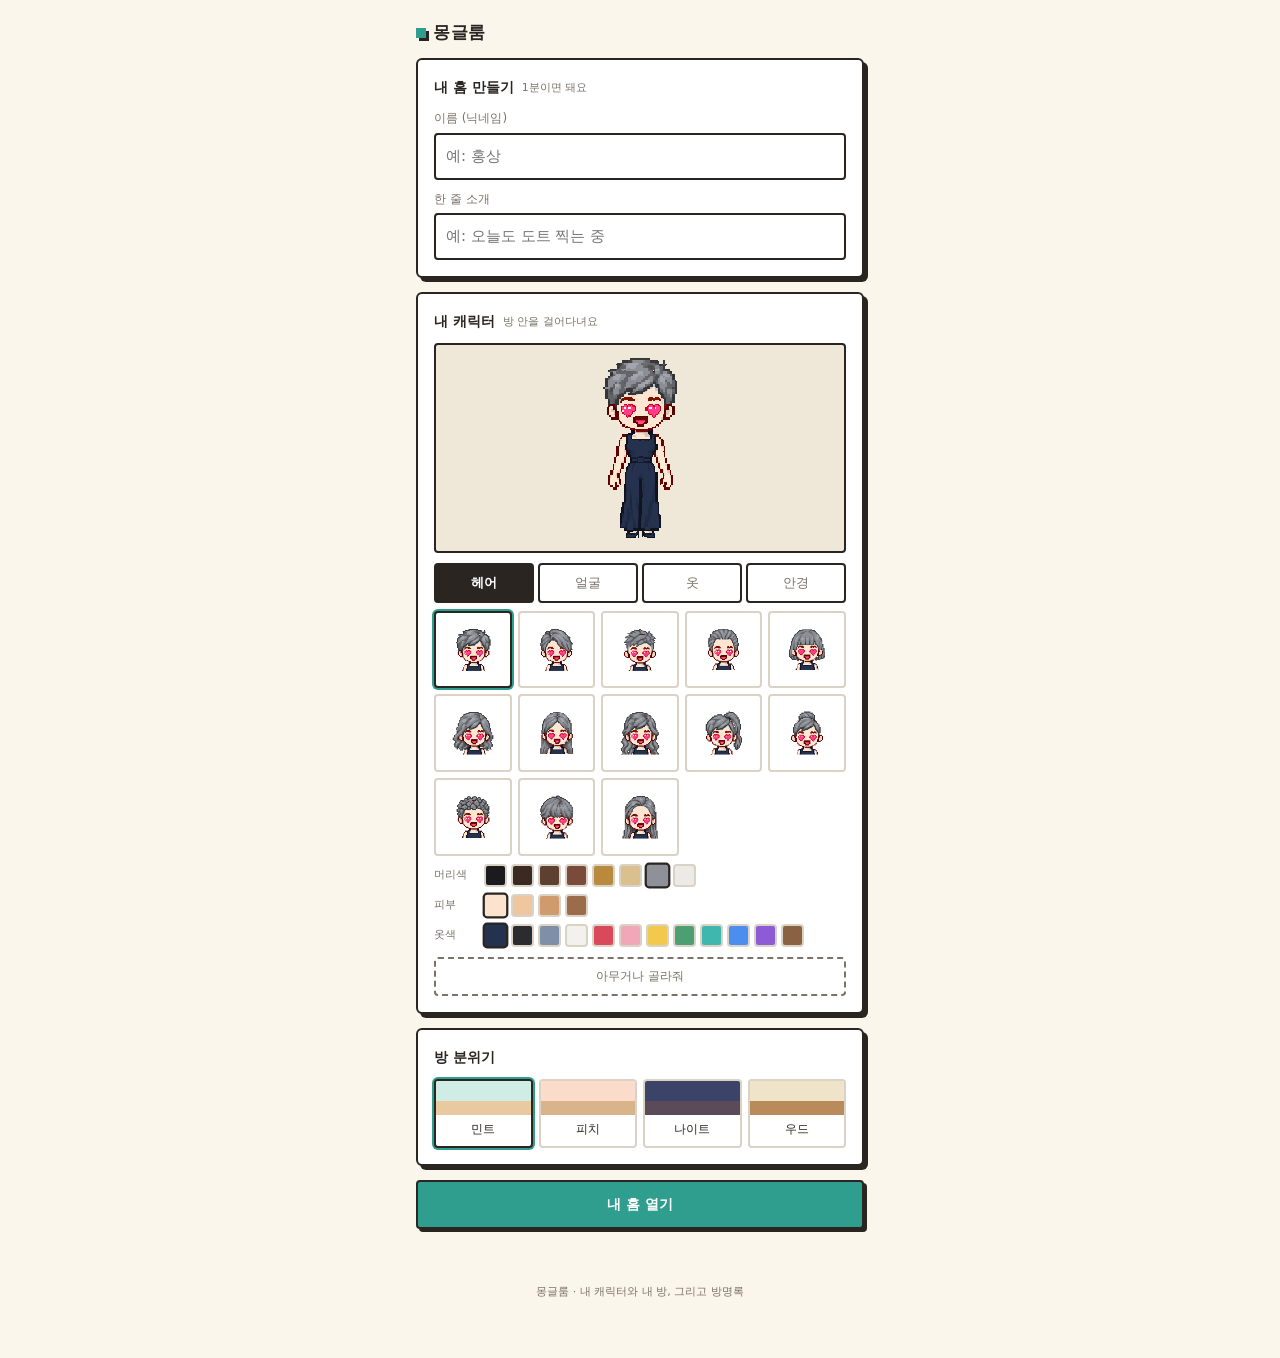
==== index.html @ f96fc151 "Add index.html with redirect to another page" ====
<!doctype html><meta charset="utf-8"><meta http-equiv="refresh" content="0; url=./%EB%8F%84%ED%8A%B8%ED%99%88/index.html"><title>몽글룸</title><script>location.replace('./%EB%8F%84%ED%8A%B8%ED%99%88/index.html')</script>
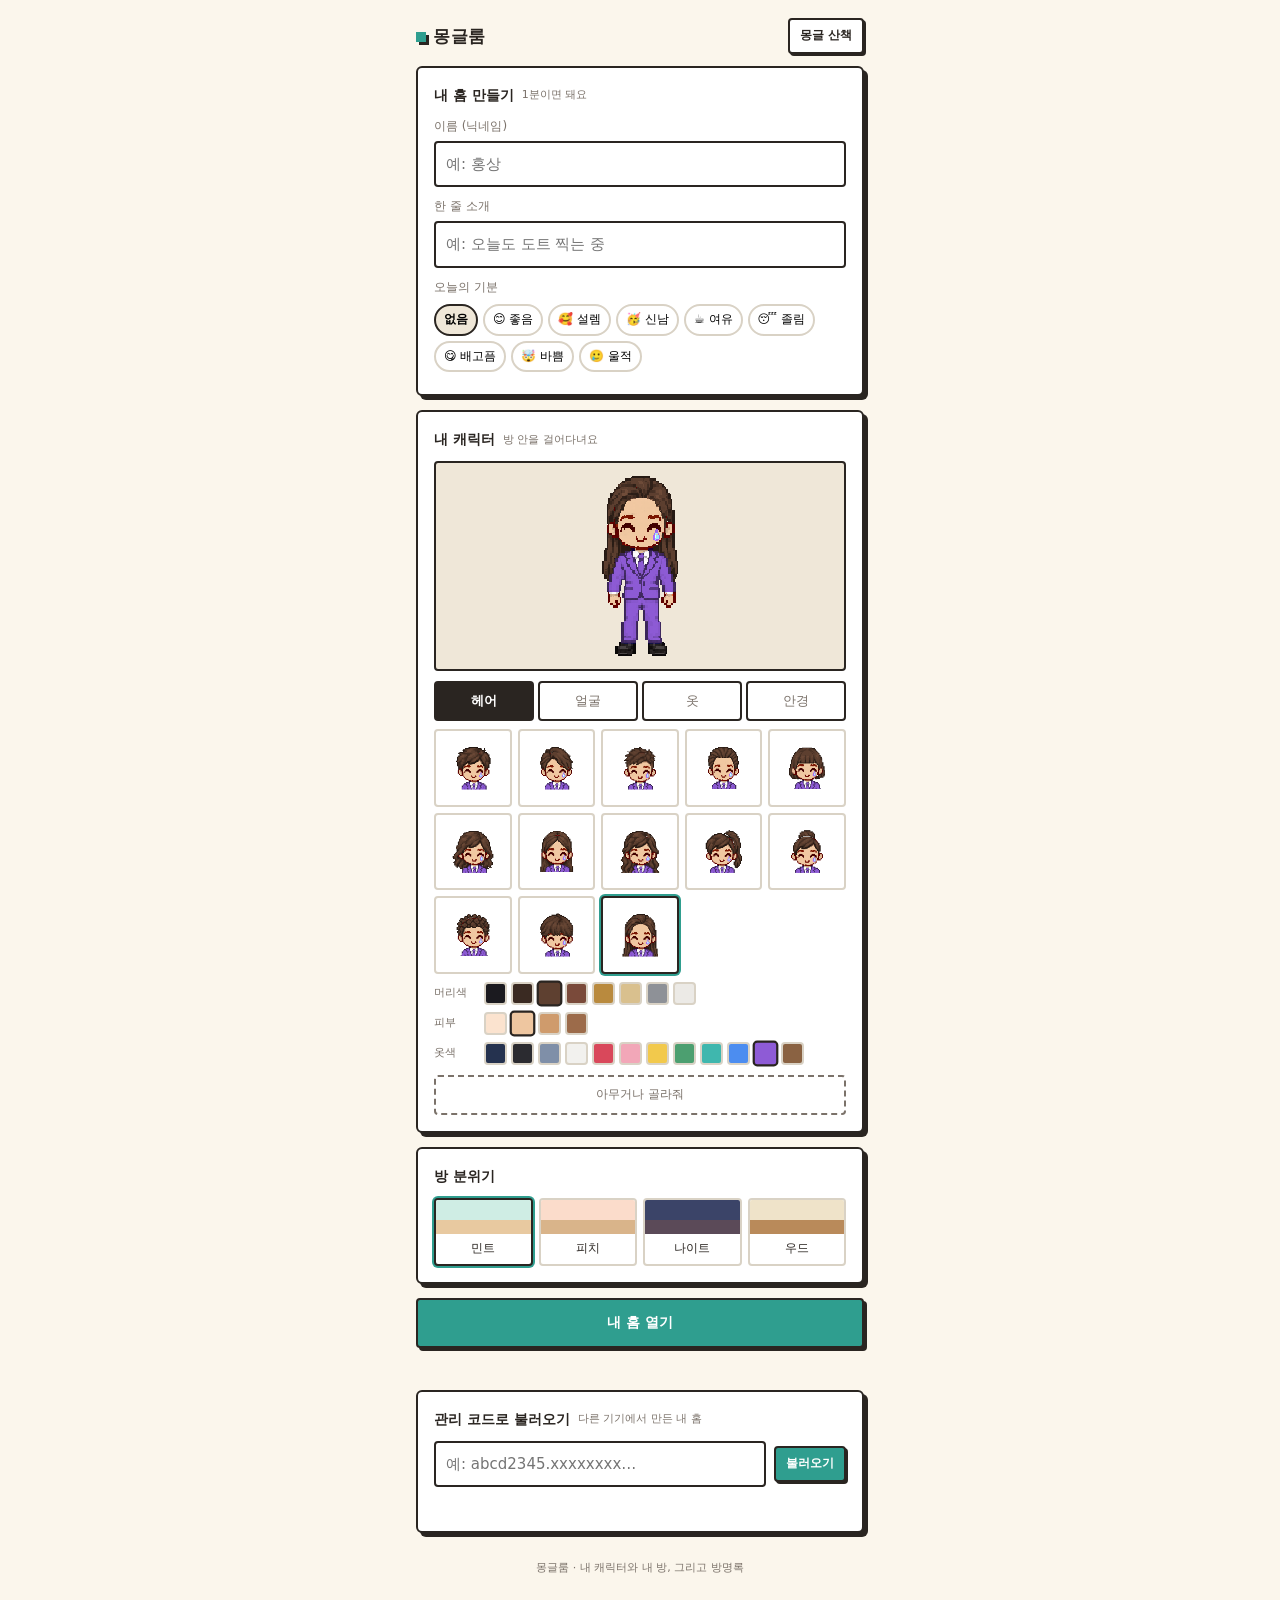
==== commit 3d1e0369: "몽글룸 2단계: 노트 모양 홈, 방문자 수, 기분, 다이어리, 사진첩, 비밀글, 단짝, 몽글 산책 - 파일을 저장소 맨 위로 옮기고, 예전 도트홈/ 주소는 새 주소로 넘어가게 함 " ====
--- a/index.html
+++ b/index.html
@@ -1 +1,134 @@
-<!doctype html><meta charset="utf-8"><meta http-equiv="refresh" content="0; url=./%EB%8F%84%ED%8A%B8%ED%99%88/index.html"><title>몽글룸</title><script>location.replace('./%EB%8F%84%ED%8A%B8%ED%99%88/index.html')</script>
+<!doctype html>
+<html lang="ko">
+<head>
+<meta charset="utf-8">
+<meta name="viewport" content="width=device-width,initial-scale=1,viewport-fit=cover">
+<title>몽글룸 · 내 방 만들기</title>
+<link rel="stylesheet" href="style.css">
+</head>
+<body>
+
+<div class="top">
+  <a class="brand" href="index.html"><i></i><span class="site">몽글룸</span></a>
+  <button type="button" class="btn small line" id="walk">몽글 산책</button>
+</div>
+
+<div id="demo" class="card note-demo hidden">
+  <b>지금은 체험 모드예요.</b> 만든 홈과 방명록이 이 기기에만 저장됩니다.
+  다른 사람이 들어오게 하려면 README 의 설치 순서대로 Supabase 를 연결하세요.
+</div>
+
+<div class="card">
+  <h2>내 홈 만들기 <small>1분이면 돼요</small></h2>
+  <label class="f" for="name">이름 (닉네임)</label>
+  <input type="text" id="name" maxlength="20" placeholder="예: 홍상" autocomplete="nickname">
+  <label class="f" for="status">한 줄 소개</label>
+  <input type="text" id="status" maxlength="60" placeholder="예: 오늘도 도트 찍는 중">
+  <label class="f">오늘의 기분</label>
+  <div class="moods" id="moods"></div>
+</div>
+
+<div class="card">
+  <h2>내 캐릭터 <small>방 안을 걸어다녀요</small></h2>
+  <div id="maker"></div>
+</div>
+
+<div class="card">
+  <h2>방 분위기</h2>
+  <div class="themes" id="themes"></div>
+</div>
+
+<button type="button" class="btn wide" id="go">내 홈 열기</button>
+<div class="msg" id="msg"></div>
+
+<div class="card hidden" id="mine" style="margin-top:22px">
+  <h2>이 기기에서 관리하는 홈</h2>
+  <ul class="mylist" id="mylist"></ul>
+</div>
+
+<div class="card" style="margin-top:14px">
+  <h2>관리 코드로 불러오기 <small>다른 기기에서 만든 내 홈</small></h2>
+  <div class="row">
+    <input type="text" id="code" placeholder="예: abcd2345.xxxxxxxx…" style="flex:1;min-width:0" autocomplete="off">
+    <button type="button" class="btn small" id="codeGo">불러오기</button>
+  </div>
+  <div class="msg" id="codeMsg"></div>
+</div>
+
+<div class="foot"><span class="site">몽글룸</span> · 내 캐릭터와 내 방, 그리고 방명록</div>
+
+<script src="config.js"></script>
+<script src="parts.js"></script>
+<script src="avatar.js"></script>
+<script src="store.js"></script>
+<script src="maker.js"></script>
+<script src="room.js"></script>
+<script>
+const $ = id => document.getElementById(id);
+const SITE = (window.DOTHOME_CONFIG || {}).SITE_NAME || "몽글룸";
+document.querySelectorAll(".site").forEach(n => n.textContent = SITE);
+document.title = SITE + " · 내 홈 만들기";
+if (!Store.online) $("demo").classList.remove("hidden");
+
+let theme = "mint", mood = "";
+const maker = Maker.mount($("maker"), {});
+
+/* 오늘의 기분 */
+["", ...Store.MOODS].forEach(m => {
+  const b = document.createElement("button"); b.type = "button"; b.textContent = m || "없음";
+  b.setAttribute("aria-pressed", String(m === mood));
+  b.onclick = () => { mood = m; [...$("moods").children].forEach(x => x.setAttribute("aria-pressed", String(x === b))); };
+  $("moods").appendChild(b);
+});
+
+/* 몽글 산책 — 아무 홈이나 놀러 가기 */
+$("walk").onclick = async () => {
+  try { const id = await Store.randomHome(""); if (id) location.href = "home.html?u=" + encodeURIComponent(id); else alert("아직 놀러 갈 홈이 없어요."); }
+  catch (e) { alert(Store.explain(e)); }
+};
+
+/* 관리 코드로 불러오기 */
+$("codeGo").onclick = async () => {
+  const out = (t, c) => { $("codeMsg").textContent = t; $("codeMsg").className = "msg " + (c || ""); };
+  out("확인하는 중…");
+  try { const id = await Store.importCode($("code").value); location.href = "home.html?u=" + encodeURIComponent(id); }
+  catch (e) { out(Store.explain(e), "err"); }
+};
+
+/* 방 분위기 고르기 */
+Object.entries(Room.THEMES).forEach(([id, t]) => {
+  const b = document.createElement("button"); b.type = "button";
+  const sw = document.createElement("i");
+  sw.style.background = `linear-gradient(${t.wall} 0 58%, ${t.floor} 58% 100%)`;
+  b.append(sw, document.createTextNode(t.name));
+  b.onclick = () => { theme = id; paintThemes(); };
+  b.dataset.id = id; $("themes").appendChild(b);
+});
+function paintThemes() { [...$("themes").children].forEach(b => b.setAttribute("aria-pressed", String(b.dataset.id === theme))); }
+paintThemes();
+
+/* 이 기기에서 만든 홈 목록 */
+const mine = Store.mine();
+if (mine.length) {
+  $("mine").classList.remove("hidden");
+  mine.forEach(h => {
+    const li = document.createElement("li"), a = document.createElement("a");
+    a.href = "home.html?u=" + encodeURIComponent(h.id); a.textContent = (h.name || "이름 없음") + " 의 홈 →";
+    li.appendChild(a); $("mylist").appendChild(li);
+  });
+}
+
+const say = (t, cls) => { $("msg").textContent = t; $("msg").className = "msg " + (cls || ""); };
+$("go").onclick = async () => {
+  const name = $("name").value.trim();
+  if (!name) return say("이름을 적어주세요.", "err");
+  if (!maker.get()) return say("캐릭터를 불러오는 중이에요. 잠시만요.", "err");
+  $("go").disabled = true; say("만드는 중…");
+  try {
+    const made = await Store.createHome({ name, status: $("status").value, avatar: maker.get(), theme, mood });
+    location.href = "home.html?u=" + encodeURIComponent(made.id);
+  } catch (e) { say(Store.explain(e), "err"); $("go").disabled = false; }
+};
+</script>
+</body>
+</html>
--- a/style.css
+++ b/style.css
@@ -0,0 +1,178 @@
+/* 몽글룸 공통 스타일 */
+:root{
+  --bg:#FBF6EC; --card:#FFFFFF; --ink:#2A2521; --sub:#7B726A; --line:#2A2521;
+  --soft:#EFE7D8; --accent:#2F9E8F; --accent-ink:#FFFFFF; --warn:#C8442B; --ok:#2F8F5B;
+}
+*{box-sizing:border-box;margin:0;padding:0;-webkit-tap-highlight-color:transparent}
+html,body{background:var(--bg);color:var(--ink)}
+body{font-family:"Pretendard","Apple SD Gothic Neo","Noto Sans KR",system-ui,sans-serif;
+  font-size:15px;line-height:1.65;max-width:480px;margin:0 auto;padding:0 16px 56px}
+a{color:inherit}
+.hidden{display:none!important}
+
+.top{display:flex;align-items:center;justify-content:space-between;padding:18px 0 12px}
+.brand{font-weight:800;font-size:17px;letter-spacing:.5px;text-decoration:none}
+.brand i{display:inline-block;width:10px;height:10px;background:var(--accent);margin-right:7px;
+  box-shadow:3px 3px 0 var(--ink)}
+.top a.ghost{font-size:12px;color:var(--sub);text-decoration:none;border-bottom:1px dashed var(--sub)}
+
+.card{background:var(--card);border:2px solid var(--line);border-radius:6px;padding:16px;
+  margin-bottom:14px;box-shadow:4px 4px 0 var(--line)}
+.card h2{font-size:14px;margin-bottom:10px;display:flex;align-items:center;gap:8px}
+.card h2 small{font-weight:400;font-size:11px;color:var(--sub)}
+.note-demo{background:#FFF6D8;border-style:dashed;box-shadow:none;font-size:13px}
+
+label.f{display:block;font-size:12px;color:var(--sub);margin:10px 0 4px}
+input[type=text],textarea{width:100%;font:inherit;color:var(--ink);background:#fff;
+  border:2px solid var(--line);border-radius:4px;padding:9px 10px}
+input[type=text]:focus,textarea:focus{outline:3px solid #2F9E8F55}
+textarea{resize:none;height:84px}
+.count{text-align:right;font-size:11px;color:var(--sub)}
+
+.btn{display:inline-block;font:inherit;font-weight:700;font-size:14px;cursor:pointer;text-decoration:none;
+  background:var(--accent);color:var(--accent-ink);border:2px solid var(--line);border-radius:4px;
+  padding:11px 16px;box-shadow:3px 3px 0 var(--line)}
+.btn:active{transform:translate(2px,2px);box-shadow:1px 1px 0 var(--line)}
+.btn.wide{display:block;width:100%;text-align:center}
+.btn.line{background:#fff;color:var(--ink)}
+.btn.small{font-size:12px;padding:6px 10px;box-shadow:2px 2px 0 var(--line)}
+.btn:disabled{opacity:.5;cursor:default}
+.row{display:flex;gap:8px;flex-wrap:wrap;align-items:center}
+.msg{font-size:13px;min-height:20px;margin-top:8px;text-align:center}
+.msg.err{color:var(--warn)} .msg.ok{color:var(--ok)}
+
+/* 캐릭터 만들기 */
+.mk-prev{display:flex;justify-content:center;background:var(--soft);border:2px solid var(--line);
+  border-radius:4px;padding:8px;margin-bottom:10px}
+.mk-prev canvas{height:190px;width:auto;max-width:100%;image-rendering:pixelated}
+.mk-tabs{display:flex;gap:4px;margin-bottom:8px}
+.mk-tabs button{flex:1;min-width:0;font:inherit;font-size:13px;padding:7px 0;cursor:pointer;background:#fff;
+  border:2px solid var(--line);border-radius:4px;color:var(--sub)}
+.mk-tabs button[aria-pressed=true]{background:var(--ink);color:#fff;font-weight:700}
+.mk-grid{display:grid;grid-template-columns:repeat(5,1fr);gap:6px;margin-bottom:8px}
+.mk-grid.wide{grid-template-columns:repeat(6,1fr)}
+.mk-grid button{padding:3px;background:#fff;border:2px solid #D9D2C5;border-radius:4px;cursor:pointer;line-height:0;min-width:0}
+.mk-grid button[aria-pressed=true]{border-color:var(--ink);box-shadow:0 0 0 2px var(--accent)}
+.mk-grid canvas{display:block;width:100%;height:auto}
+.mk-color{display:flex;align-items:center;gap:8px;margin-top:7px}
+.mk-color span{width:42px;flex:none;font-size:11px;color:var(--sub)}
+.mk-color div{display:flex;gap:4px;flex-wrap:wrap}
+.mk-color button{width:23px;height:23px;border:2px solid #D9D2C5;border-radius:4px;padding:0;cursor:pointer}
+.mk-color button[aria-pressed=true]{border-color:var(--ink);transform:scale(1.12)}
+.mk-rand{width:100%;margin-top:10px;font:inherit;font-size:12px;padding:8px 0;cursor:pointer;background:#fff;
+  border:2px dashed var(--sub);border-radius:4px;color:var(--sub)}
+
+/* 방 테마 고르기 */
+.themes{display:grid;grid-template-columns:repeat(4,1fr);gap:6px}
+.themes button{font:inherit;font-size:12px;padding:0 0 6px;cursor:pointer;background:#fff;border:2px solid #D9D2C5;
+  border-radius:4px;overflow:hidden;color:var(--ink)}
+.themes button i{display:block;height:34px;margin-bottom:5px}
+.themes button[aria-pressed=true]{border-color:var(--ink);box-shadow:0 0 0 2px var(--accent)}
+
+/* 홈 화면 */
+.owner{display:flex;align-items:flex-end;justify-content:space-between;gap:10px;margin:2px 0 10px}
+.owner h1{font-size:20px;line-height:1.3}
+.owner p{font-size:13px;color:var(--sub);word-break:keep-all}
+.roombox{border:2px solid var(--line);border-radius:6px;overflow:hidden;box-shadow:4px 4px 0 var(--line);
+  background:#000;margin-bottom:14px;line-height:0}
+.roombox canvas{display:block;width:100%;height:auto;image-rendering:pixelated;cursor:pointer}
+.notes{list-style:none;display:flex;flex-direction:column;gap:8px}
+.notes li{display:flex;gap:10px;align-items:flex-start;border:2px solid #E5DDCE;border-radius:4px;padding:8px 10px;background:#fff}
+.notes canvas{width:40px;height:40px;flex:none;image-rendering:pixelated;background:var(--soft);border-radius:4px}
+.notes .who{font-size:13px;font-weight:700}
+.notes .who time{font-weight:400;font-size:11px;color:var(--sub);margin-left:6px}
+.notes .what{font-size:13px;word-break:break-word;white-space:pre-wrap}
+.notes .del{margin-left:auto;font:inherit;font-size:11px;color:var(--sub);background:none;border:none;cursor:pointer;text-decoration:underline}
+.empty{text-align:center;color:var(--sub);font-size:13px;padding:18px 0}
+.mylist{list-style:none;display:flex;flex-direction:column;gap:6px}
+.mylist a{display:block;border:2px solid #E5DDCE;border-radius:4px;padding:8px 10px;text-decoration:none;background:#fff}
+.foot{text-align:center;font-size:11px;color:var(--sub);margin-top:26px}
+
+/* ───────── 몽글룸 2단계: 노트 모양 홈 ───────── */
+body.wide{max-width:880px}
+.book{position:relative;background:#FFFDF7;border:2px solid var(--line);border-radius:14px;
+  box-shadow:6px 6px 0 var(--line);padding:14px 14px 18px 34px;margin:4px 0 18px}
+.book::before{content:"";position:absolute;left:10px;top:18px;bottom:18px;width:12px;
+  background:radial-gradient(circle at 6px 6px,#FBF6EC 0 3px,var(--line) 3.2px 4.4px,transparent 4.6px) 0 0/12px 26px repeat-y}
+.book-top{display:flex;align-items:center;justify-content:space-between;gap:8px;flex-wrap:wrap;
+  border-bottom:2px dashed #E1D7C4;padding-bottom:10px;margin-bottom:12px}
+.book-top h1{font-size:18px;line-height:1.3;word-break:keep-all}
+.counter{display:flex;gap:6px;font-size:11px;font-weight:700;letter-spacing:.3px}
+.counter span{background:var(--soft);border:2px solid var(--line);border-radius:999px;padding:2px 9px}
+.counter b{color:var(--warn);margin-left:3px}
+.book-body{display:grid;gap:14px}
+@media (min-width:760px){ .book-body{grid-template-columns:230px 1fr} .book{margin-right:64px} }
+
+.profile{display:flex;flex-direction:column;gap:8px}
+.pf-pic{background:linear-gradient(#F4EEDD,#EDE3CC);border:2px solid var(--line);border-radius:8px;
+  display:flex;justify-content:center;align-items:flex-end;padding:10px 6px 6px;min-height:170px}
+.pf-pic canvas{height:160px;width:auto;image-rendering:pixelated}
+.pf-name{font-weight:800;font-size:16px}
+.mood{display:inline-flex;align-items:center;gap:5px;font-size:12px;background:#fff;border:2px solid var(--line);
+  border-radius:999px;padding:2px 10px;align-self:flex-start}
+.pf-status{font-size:13px;color:var(--sub);word-break:keep-all;border-left:3px solid var(--accent);padding-left:8px}
+.pf-btns{display:flex;flex-wrap:wrap;gap:6px}
+
+.itabs{display:flex;gap:4px;margin-bottom:10px;overflow-x:auto}
+.itabs button{flex:1;min-width:56px;font:inherit;font-size:13px;font-weight:700;cursor:pointer;
+  border:2px solid var(--line);border-bottom-width:4px;border-radius:8px 8px 4px 4px;padding:7px 4px;color:var(--ink);background:var(--c,#fff)}
+.itabs button[aria-selected=true]{transform:translateY(2px);border-bottom-width:2px;box-shadow:inset 0 -3px 0 rgba(0,0,0,.08)}
+.itabs button[aria-selected=false]{opacity:.72}
+@media (min-width:760px){
+  .itabs{position:absolute;right:-62px;top:66px;flex-direction:column;overflow:visible;margin:0}
+  .itabs button{width:60px;flex:none;border-radius:0 10px 10px 0;border-left:none;border-bottom-width:2px;padding:10px 4px;text-align:center}
+  .itabs button[aria-selected=true]{transform:translateX(4px);opacity:1}
+}
+.pane{min-width:0}
+.pane h3{font-size:14px;margin:4px 0 8px;display:flex;align-items:center;gap:6px}
+.pane h3 small{font-weight:400;font-size:11px;color:var(--sub)}
+.sec{margin-bottom:16px}
+
+.feed{list-style:none;display:flex;flex-direction:column;gap:6px}
+.feed li{font-size:13px;border-bottom:1px dashed #E1D7C4;padding:4px 2px;display:flex;gap:8px;align-items:baseline}
+.feed li i{font-style:normal;font-size:11px;color:var(--sub);flex:none}
+.feed li span{word-break:break-word;min-width:0}
+
+.diary-item{background:#fff;border:2px solid #E5DDCE;border-radius:6px;padding:10px 12px;margin-bottom:8px}
+.diary-item .dhead{display:flex;justify-content:space-between;font-size:11px;color:var(--sub);margin-bottom:4px}
+.diary-item p{font-size:14px;white-space:pre-wrap;word-break:break-word}
+.moods{display:flex;flex-wrap:wrap;gap:5px;margin:6px 0}
+.moods button{font:inherit;font-size:12px;padding:4px 8px;border:2px solid #D9D2C5;border-radius:999px;background:#fff;cursor:pointer}
+.moods button[aria-pressed=true]{border-color:var(--ink);background:var(--soft);font-weight:700}
+
+.photos{display:grid;grid-template-columns:repeat(3,1fr);gap:6px}
+.photos button{padding:0;border:2px solid var(--line);border-radius:6px;overflow:hidden;cursor:pointer;background:#fff;aspect-ratio:1}
+.photos img{width:100%;height:100%;object-fit:cover;display:block}
+.upload{display:flex;gap:6px;align-items:center;flex-wrap:wrap;margin-bottom:10px}
+.upload input[type=text]{flex:1;min-width:140px}
+.filebtn{position:relative;overflow:hidden}
+.filebtn input{position:absolute;inset:0;opacity:0;cursor:pointer}
+
+.lightbox{position:fixed;inset:0;background:rgba(20,16,12,.82);display:flex;align-items:center;justify-content:center;
+  padding:18px;z-index:50}
+.lightbox figure{max-width:680px;width:100%;background:#fff;border:2px solid var(--line);border-radius:8px;padding:8px}
+.lightbox img{width:100%;height:auto;display:block;border-radius:4px}
+.lightbox figcaption{font-size:13px;padding:8px 4px 2px;display:flex;justify-content:space-between;gap:8px}
+
+.friends{display:grid;grid-template-columns:repeat(auto-fill,minmax(96px,1fr));gap:8px}
+.friends a,.friends div.req{display:flex;flex-direction:column;align-items:center;gap:4px;text-decoration:none;background:#fff;
+  border:2px solid #E5DDCE;border-radius:6px;padding:8px 4px;font-size:12px;text-align:center}
+.friends canvas{width:56px;height:56px;image-rendering:pixelated;background:var(--soft);border-radius:6px}
+.friends .fmood{font-size:11px;color:var(--sub)}
+.secret-tag{font-size:11px;color:var(--warn);font-weight:700;margin-left:4px}
+.chk{display:inline-flex;align-items:center;gap:6px;font-size:13px;color:var(--sub);margin:6px 0}
+.code{font-family:ui-monospace,Consolas,monospace;font-size:12px;background:#fff;border:2px dashed var(--sub);border-radius:4px;
+  padding:6px 8px;word-break:break-all;margin:6px 0}
+.topbtns{display:flex;gap:8px;align-items:center}
+.itabs{scrollbar-width:none}
+.itabs::-webkit-scrollbar{display:none}
+@media (max-width:759px){
+  .book{padding:12px 10px 16px 28px}
+  .book::before{left:7px}
+  .profile{display:grid;grid-template-columns:100px 1fr;gap:4px 12px;align-items:start}
+  .pf-pic{grid-row:1 / span 5;min-height:0;padding:6px 4px 4px}
+  .pf-pic canvas{height:112px}
+  .pf-name{font-size:15px}
+  .itabs{margin:2px 0 0}
+  .itabs button{font-size:12px;padding:7px 2px}
+}
